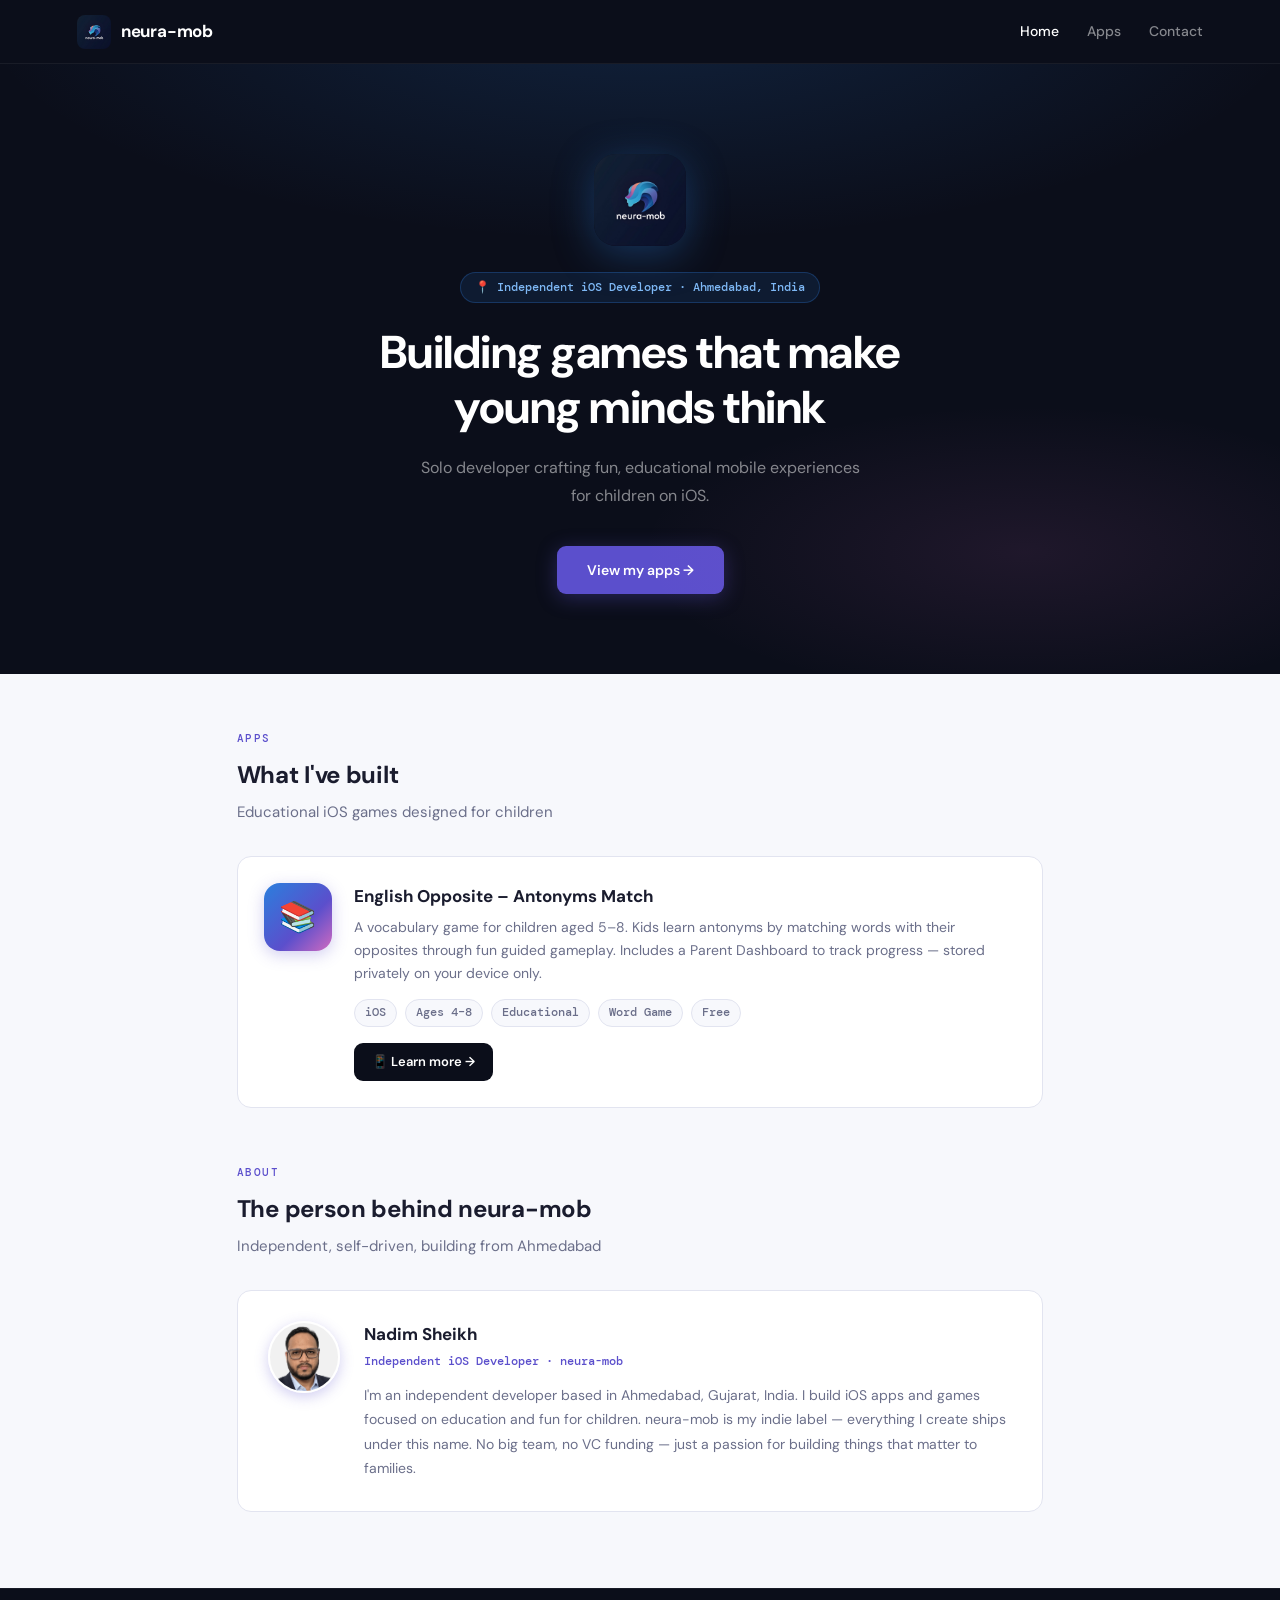
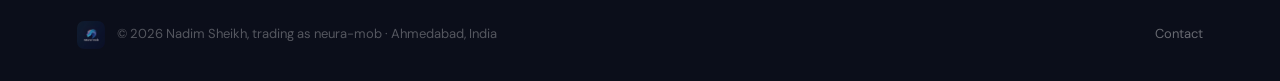
==== index.html @ 7cd86dc7 "my details updated" ====
<!DOCTYPE html>
<html lang="en">
<head>
<meta charset="UTF-8" />
<meta name="viewport" content="width=device-width, initial-scale=1.0" />
<title>neura-mob – Independent iOS Developer</title>
<meta name="description" content="neura-mob – Independent iOS apps and games by Nadim Sheikh, Ahmedabad, India." />
<link rel="icon" type="image/png" href="neura-mob-logo.png" />
<link rel="preconnect" href="https://fonts.googleapis.com">
<link href="https://fonts.googleapis.com/css2?family=DM+Sans:wght@400;500;600;700&family=DM+Mono:wght@400;500&display=swap" rel="stylesheet">
<link rel="stylesheet" href="style.css" />
<style>
  .hero {
    background: var(--navy);
    padding: 90px 6% 80px; text-align: center;
    position: relative; overflow: hidden;
  }
  .hero::before {
    content: ''; position: absolute; inset: 0;
    background:
      radial-gradient(ellipse 80% 60% at 50% -10%, rgba(43,127,221,0.18) 0%, transparent 65%),
      radial-gradient(ellipse 50% 40% at 80% 80%, rgba(208,106,192,0.10) 0%, transparent 60%);
    pointer-events: none;
  }
  .hero-logo {
    width: 92px; height: 92px; border-radius: 22px; object-fit: cover;
    margin: 0 auto 26px; display: block;
    box-shadow: 0 8px 40px rgba(43,127,221,0.35);
    position: relative; z-index: 1;
  }
  .hero-badge {
    display: inline-flex; align-items: center; gap: 6px;
    background: rgba(43,127,221,0.12); border: 1px solid rgba(43,127,221,0.28);
    color: #7EB8F5; font-size: 12px; font-weight: 500;
    padding: 5px 14px; border-radius: 20px; margin-bottom: 22px;
    font-family: var(--mono); position: relative; z-index: 1;
  }
  .hero h1 {
    color: #fff; font-size: clamp(28px, 5vw, 46px); font-weight: 700;
    margin-bottom: 18px; line-height: 1.2; letter-spacing: -0.5px;
    position: relative; z-index: 1;
  }
  .hero p {
    color: rgba(255,255,255,0.5); font-size: 16px;
    max-width: 460px; margin: 0 auto 36px; line-height: 1.75;
    position: relative; z-index: 1;
  }
  .app-card {
    background: var(--white); border: 1px solid var(--border);
    border-radius: var(--radius); padding: 26px;
    display: flex; gap: 22px; align-items: flex-start;
    transition: box-shadow 0.2s, transform 0.2s;
  }
  .app-card:hover { box-shadow: 0 6px 28px rgba(91,79,204,0.1); transform: translateY(-2px); }
  .app-icon {
    width: 68px; height: 68px; border-radius: 16px;
    background: var(--grad);
    display: flex; align-items: center; justify-content: center;
    flex-shrink: 0; font-size: 30px;
    box-shadow: 0 4px 16px rgba(91,79,204,0.28);
  }
  .app-info h3 { font-size: 17px; font-weight: 700; margin-bottom: 6px; }
  .app-info p { font-size: 14px; color: var(--text-muted); margin-bottom: 14px; line-height: 1.65; }
  .tags { display: flex; gap: 8px; flex-wrap: wrap; margin-bottom: 16px; }
  .tag { background: var(--bg); border: 1px solid var(--border); color: var(--text-muted); font-size: 12px; font-weight: 500; padding: 3px 10px; border-radius: 20px; font-family: var(--mono); }
  .app-link { display: inline-flex; align-items: center; gap: 6px; background: var(--navy); color: #fff; font-size: 13px; font-weight: 600; padding: 9px 18px; border-radius: var(--radius-sm); transition: background 0.15s; }
  .app-link:hover { background: var(--purple); }
  .about-card { background: var(--white); border: 1px solid var(--border); border-radius: var(--radius); padding: 30px; display: flex; gap: 24px; align-items: flex-start; }
  .avatar {
  width: 72px;
  height: 72px;
  border-radius: 50%;
  object-fit: cover;
  flex-shrink: 0;
  box-shadow: 0 4px 14px rgba(91,79,204,0.28);
  border: 2px solid rgba(255,255,255,0.9);
}
  .about-info h3 { font-size: 17px; font-weight: 700; margin-bottom: 3px; }
  .about-info .role { font-family: var(--mono); font-size: 12px; color: var(--purple); font-weight: 500; margin-bottom: 12px; }
  .about-info p { font-size: 14px; color: var(--text-muted); line-height: 1.75; }
  @media (max-width:600px) { .app-card { flex-direction:column; } .about-card { flex-direction:column; } }
</style>
</head>
<body>

<nav>
  <a href="index.html" class="nav-brand">
    <img src="neura-mob-logo.png" alt="neura-mob" class="nav-logo" />
    neura-mob
  </a>
  <div class="nav-links">
    <a href="index.html" class="active">Home</a>
    <a href="apps/english-match/index.html">Apps</a>
    <a href="contact.html">Contact</a>
  </div>
</nav>

<div class="hero">
  <img src="neura-mob-logo.png" alt="neura-mob" class="hero-logo" />
  <div class="hero-badge">📍 Independent iOS Developer · Ahmedabad, India</div>
  <h1>Building games that make<br>young minds think</h1>
  <p>Solo developer crafting fun, educational mobile experiences for children on iOS.</p>
  <a href="apps/english-match/index.html" class="btn-primary">View my apps →</a>
</div>

<div class="section">
  <div class="section-label">Apps</div>
  <div class="section-title">What I've built</div>
  <div class="section-sub">Educational iOS games designed for children</div>
  <a href="apps/english-match/index.html" class="app-card">
    <div class="app-icon">📚</div>
    <div class="app-info">
      <h3>English Opposite – Antonyms Match</h3>
      <p>A vocabulary game for children aged 5–8. Kids learn antonyms by matching words with their opposites through fun guided gameplay. Includes a Parent Dashboard to track progress — stored privately on your device only.</p>
      <div class="tags">
        <span class="tag">iOS</span>
        <span class="tag">Ages 4–8</span>
        <span class="tag">Educational</span>
        <span class="tag">Word Game</span>
        <span class="tag">Free</span>
      </div>
      <span class="app-link">📱 Learn more →</span>
    </div>
  </a>
</div>

<div class="section" style="padding-top:0;">
  <div class="section-label">About</div>
  <div class="section-title">The person behind neura-mob</div>
  <div class="section-sub">Independent, self-driven, building from Ahmedabad</div>
  <div class="about-card">
    <img src="my-photo.jpeg" alt="Nadim Sheikh" class="avatar" />
    <div class="about-info">
      <h3>Nadim Sheikh</h3>
      <div class="role">Independent iOS Developer · neura-mob</div>
      <p>I'm an independent developer based in Ahmedabad, Gujarat, India. I build iOS apps and games focused on education and fun for children. neura-mob is my indie label — everything I create ships under this name. No big team, no VC funding — just a passion for building things that matter to families.</p>
    </div>
  </div>
</div>

<footer>
  <div class="footer-left">
    <img src="neura-mob-logo.png" alt="neura-mob" class="footer-logo" />
    <span class="footer-copy">© 2026 Nadim Sheikh, trading as neura-mob · Ahmedabad, India</span>
  </div>
  <div class="footer-links">
    <a href="contact.html">Contact</a>
  </div>
</footer>

</body>
</html>
---- style.css ----
/* neura-mob.in — shared styles */
*, *::before, *::after { box-sizing: border-box; margin: 0; padding: 0; }
:root {
  --navy:   #0b0e1a;
  --navy2:  #111627;
  --blue:   #2B7FDD;
  --purple: #5B4FCC;
  --pink:   #D06AC0;
  --grad:   linear-gradient(135deg, #2B7FDD 0%, #5B4FCC 60%, #D06AC0 100%);
  --text:        #1a1c2e;
  --text-muted:  #6b6f8a;
  --border:      #e2e4f0;
  --bg:          #f7f8fc;
  --white:       #ffffff;
  --radius:      14px;
  --radius-sm:   9px;
  --font:  'DM Sans', -apple-system, sans-serif;
  --mono:  'DM Mono', monospace;
}
body { font-family: var(--font); background: var(--bg); color: var(--text); line-height: 1.6; }
a { color: inherit; text-decoration: none; }

/* ── NAV ── */
nav {
  background: var(--navy);
  padding: 0 6%;
  display: flex; align-items: center; justify-content: space-between;
  height: 64px;
  position: sticky; top: 0; z-index: 100;
  border-bottom: 1px solid rgba(255,255,255,0.06);
}
.nav-brand {
  display: flex; align-items: center; gap: 10px;
  color: #fff; font-size: 17px; font-weight: 700; letter-spacing: -0.2px;
}
.nav-logo {
  width: 34px; height: 34px; border-radius: 8px; object-fit: cover;
}
.nav-links { display: flex; gap: 28px; }
.nav-links a {
  color: rgba(255,255,255,0.5); font-size: 14px; font-weight: 500;
  transition: color 0.15s;
}
.nav-links a:hover, .nav-links a.active { color: #fff; }

/* ── FOOTER ── */
footer {
  background: var(--navy);
  padding: 32px 6%;
  display: flex; align-items: center; justify-content: space-between; flex-wrap: wrap; gap: 16px;
  border-top: 1px solid rgba(255,255,255,0.06);
  margin-top: 20px;
}
.footer-left { display: flex; align-items: center; gap: 12px; }
.footer-logo { width: 28px; height: 28px; border-radius: 7px; object-fit: cover; opacity: 0.85; }
.footer-copy { color: rgba(255,255,255,0.3); font-size: 13px; }
.footer-links { display: flex; gap: 22px; }
.footer-links a { color: rgba(255,255,255,0.38); font-size: 13px; transition: color 0.15s; }
.footer-links a:hover { color: rgba(255,255,255,0.75); }

/* ── BUTTONS ── */
.btn-primary {
  display: inline-block; background: var(--purple); color: #fff;
  padding: 13px 30px; border-radius: var(--radius-sm);
  font-size: 14px; font-weight: 600;
  transition: all 0.15s;
  box-shadow: 0 4px 20px rgba(91,79,204,0.35);
}
.btn-primary:hover { background: var(--blue); transform: translateY(-1px); box-shadow: 0 6px 24px rgba(43,127,221,0.4); }

/* ── SECTION HELPERS ── */
.section { padding: 56px 6%; max-width: 960px; margin: 0 auto; }
.section-label {
  font-family: var(--mono); font-size: 11px; font-weight: 500;
  letter-spacing: 1.5px; text-transform: uppercase; color: var(--purple); margin-bottom: 8px;
}
.section-title { font-size: 24px; font-weight: 700; letter-spacing: -0.3px; margin-bottom: 6px; }
.section-sub { font-size: 15px; color: var(--text-muted); margin-bottom: 32px; }

/* ── CALLOUT BOXES ── */
.callout-green  { background:#F0FAF0; border:1px solid #B8E0C0; border-radius:var(--radius-sm); padding:16px 20px; margin:18px 0; }
.callout-green p { color:#1B5E20; margin:0; font-size:14px; line-height:1.7; }
.callout-orange { background:#FFF8ED; border:1px solid #FDD99A; border-radius:var(--radius-sm); padding:16px 20px; margin:18px 0; }
.callout-orange p { color:#7A4100; margin:0; font-size:14px; line-height:1.7; }
.callout-blue   { background:#EEF4FF; border:1px solid #BFCFFF; border-radius:var(--radius-sm); padding:16px 20px; margin:18px 0; }
.callout-blue p { color:#1A3A8A; margin:0; font-size:14px; line-height:1.7; }
.callout-purple { background:#EEEDFE; border:1px solid #CECBF6; border-radius:var(--radius-sm); padding:16px 20px; margin:18px 0; }
.callout-purple p { color:#3C3489; margin:0; font-size:14px; line-height:1.7; }

/* ── CONTACT CARD ── */
.contact-card { background:var(--white); border:1px solid var(--border); border-radius:var(--radius); padding:26px; margin-top:18px; }
.contact-row { display:flex; gap:12px; margin-bottom:10px; font-size:14px; }
.contact-row:last-child { margin-bottom:0; }
.contact-row .lbl { font-weight:700; color:var(--text); min-width:90px; flex-shrink:0; font-family:var(--mono); font-size:12px; padding-top:2px; }
.contact-row .val { color:var(--text-muted); }
.contact-row a { color:var(--purple); }

/* ── POLICY PAGES ── */
.page-hero { background:var(--white); border-bottom:1px solid var(--border); padding:48px 6%; }
.page-hero-inner { max-width:760px; margin:0 auto; }
.breadcrumb { font-size:13px; color:var(--text-muted); margin-bottom:16px; font-family:var(--mono); }
.breadcrumb a { color:var(--purple); }
.page-hero h1 { font-size:30px; font-weight:700; margin-bottom:10px; letter-spacing:-0.4px; }
.meta-row { display:flex; flex-wrap:wrap; gap:16px; font-size:13px; color:var(--text-muted); font-family:var(--mono); }
.meta-row span strong { color:var(--text); }
.policy-body { max-width:760px; margin:0 auto; padding:52px 6%; }
.policy-body h2 { font-size:18px; font-weight:700; margin:44px 0 14px; padding-bottom:12px; border-bottom:1px solid var(--border); letter-spacing:-0.2px; }
.policy-body h3 { font-size:15px; font-weight:700; margin:22px 0 9px; }
.policy-body p { font-size:15px; color:var(--text-muted); line-height:1.85; margin-bottom:13px; }
.policy-body ul { margin:10px 0 14px 22px; }
.policy-body ul li { font-size:15px; color:var(--text-muted); line-height:1.85; padding:2px 0; }
.policy-body a { color:var(--purple); }
.policy-intro { background:#EEEDFE; border:1px solid #CECBF6; border-radius:var(--radius); padding:22px 26px; margin-bottom:44px; }
.policy-intro p { font-size:14px; color:#3C3489; line-height:1.8; }

@media (max-width:640px) {
  .nav-links { gap:16px; }
  .section { padding:44px 5%; }
}
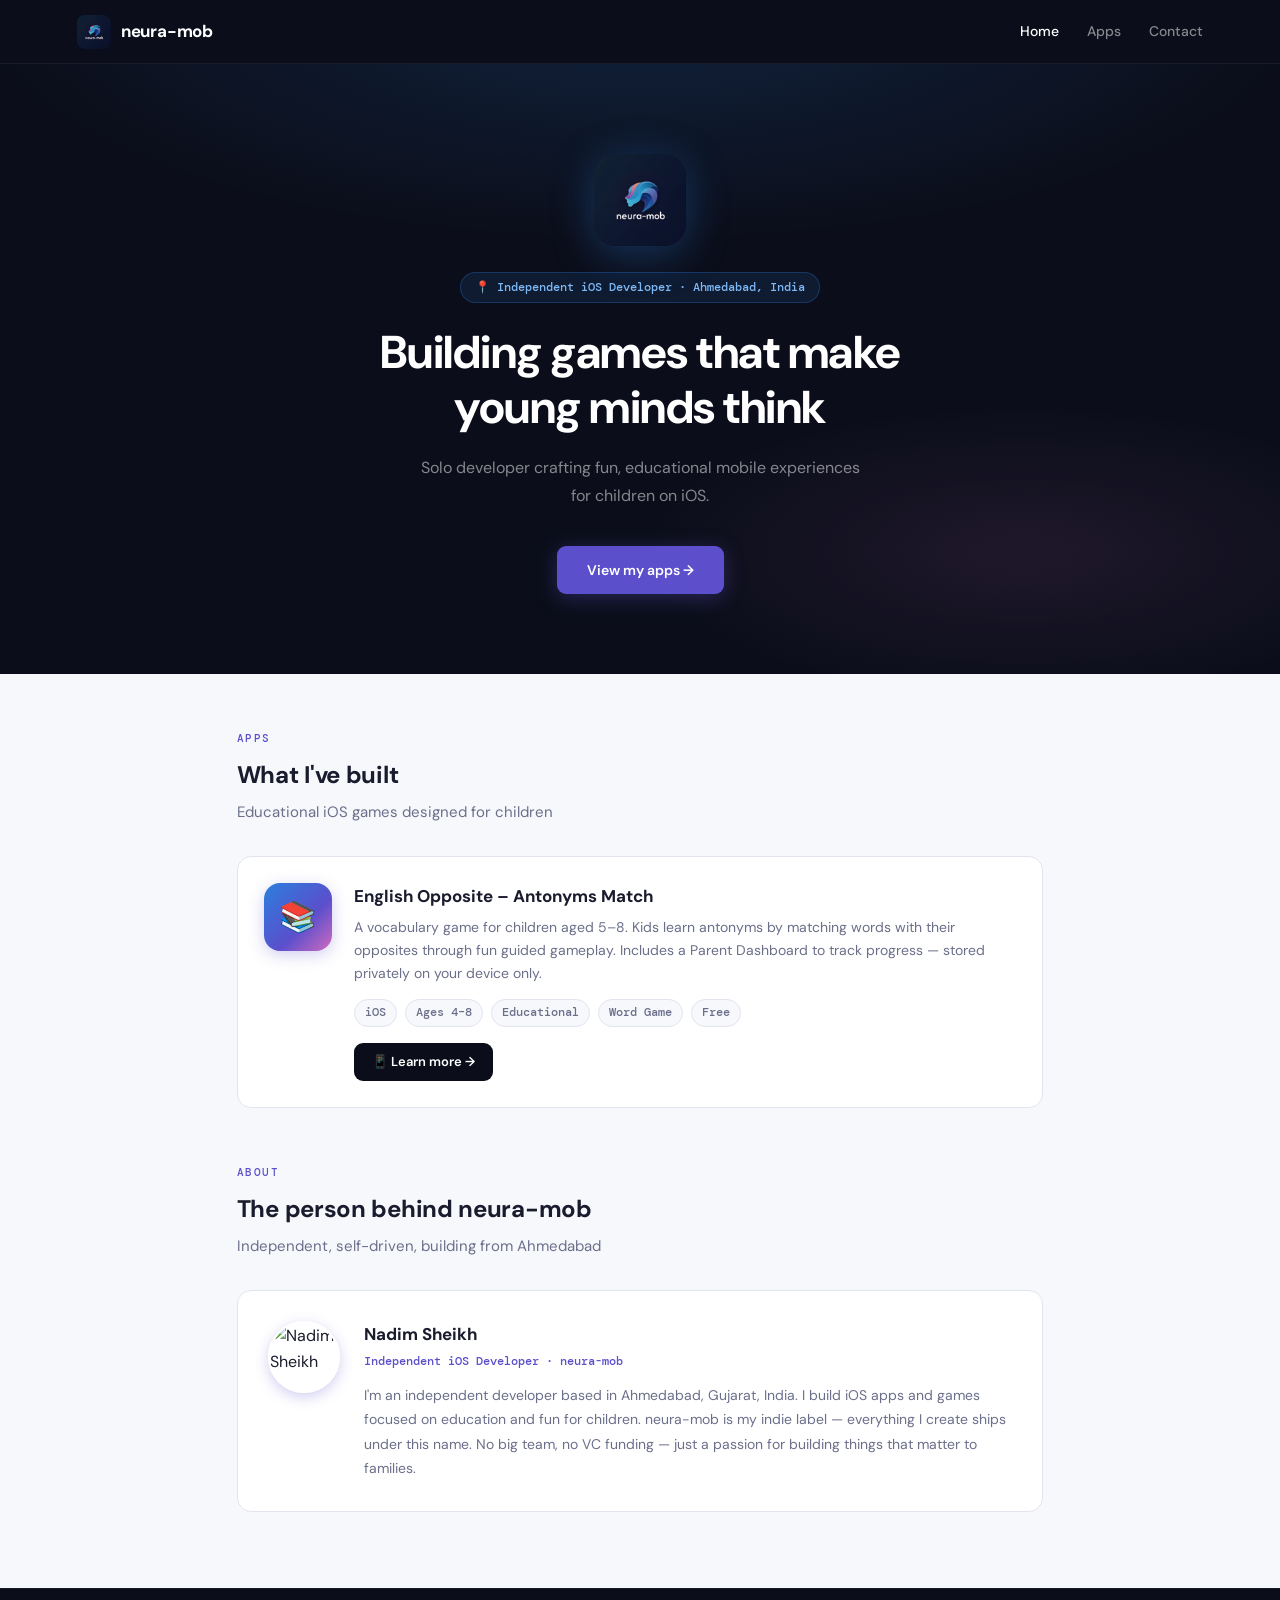
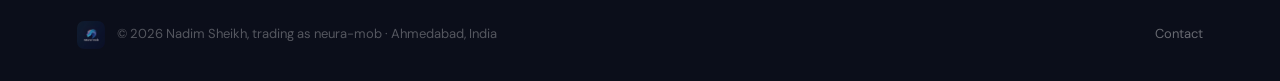
==== commit bf2d37af: "my details updated 3" ====
--- a/index.html
+++ b/index.html
@@ -70,7 +70,7 @@
   width: 72px;
   height: 72px;
   border-radius: 50%;
-  object-fit: cover;
+  overflow: hidden;
   flex-shrink: 0;
   box-shadow: 0 4px 14px rgba(91,79,204,0.28);
   border: 2px solid rgba(255,255,255,0.9);
--- a/style.css
+++ b/style.css
@@ -117,3 +117,22 @@
   .nav-links { gap:16px; }
   .section { padding:44px 5%; }
 }
+
+.avatar {
+  width: 72px;
+  height: 72px;
+  border-radius: 50%;
+  overflow: hidden;
+  flex-shrink: 0;
+  box-shadow: 0 4px 14px rgba(91,79,204,0.28);
+  border: 2px solid rgba(255,255,255,0.9);
+}
+
+.avatar img {
+  width: 100%;
+  height: 100%;
+  object-fit: cover;
+  display: block;
+  opacity: 1;
+  filter: none;
+}
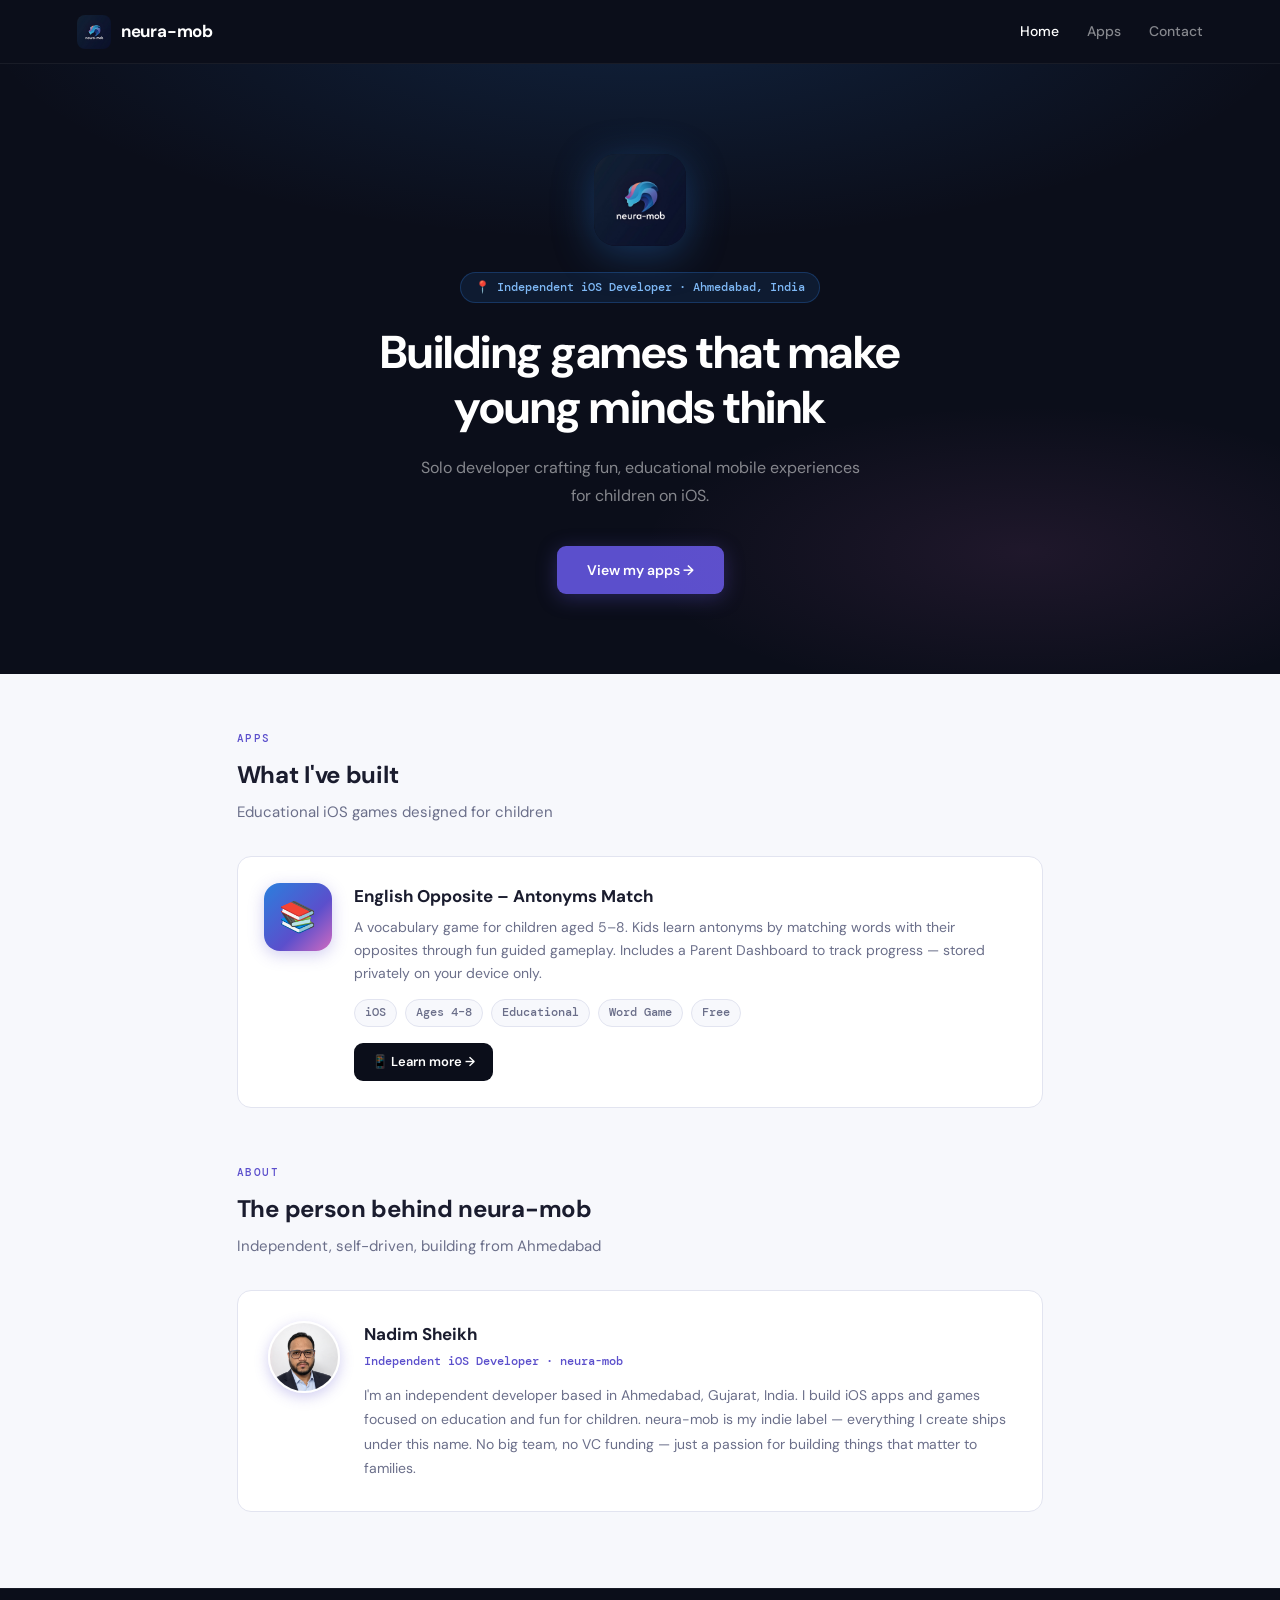
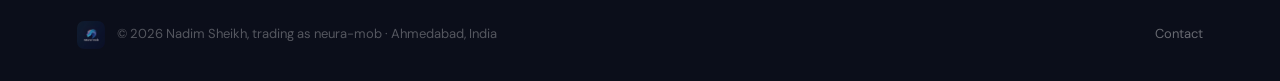
==== commit bfa0876d: "my details updated 5" ====
--- a/index.html
+++ b/index.html
@@ -129,7 +129,7 @@
   <div class="section-title">The person behind neura-mob</div>
   <div class="section-sub">Independent, self-driven, building from Ahmedabad</div>
   <div class="about-card">
-    <img src="my-photo.jpeg" alt="Nadim Sheikh" class="avatar" />
+    <img src="my-photo.jpg" alt="Nadim Sheikh" class="avatar" />
     <div class="about-info">
       <h3>Nadim Sheikh</h3>
       <div class="role">Independent iOS Developer · neura-mob</div>
--- a/style.css
+++ b/style.css
@@ -122,17 +122,10 @@
   width: 72px;
   height: 72px;
   border-radius: 50%;
+  object-fit: cover;
   overflow: hidden;
   flex-shrink: 0;
+  display: block;
   box-shadow: 0 4px 14px rgba(91,79,204,0.28);
   border: 2px solid rgba(255,255,255,0.9);
-}
-
-.avatar img {
-  width: 100%;
-  height: 100%;
-  object-fit: cover;
-  display: block;
-  opacity: 1;
-  filter: none;
 }
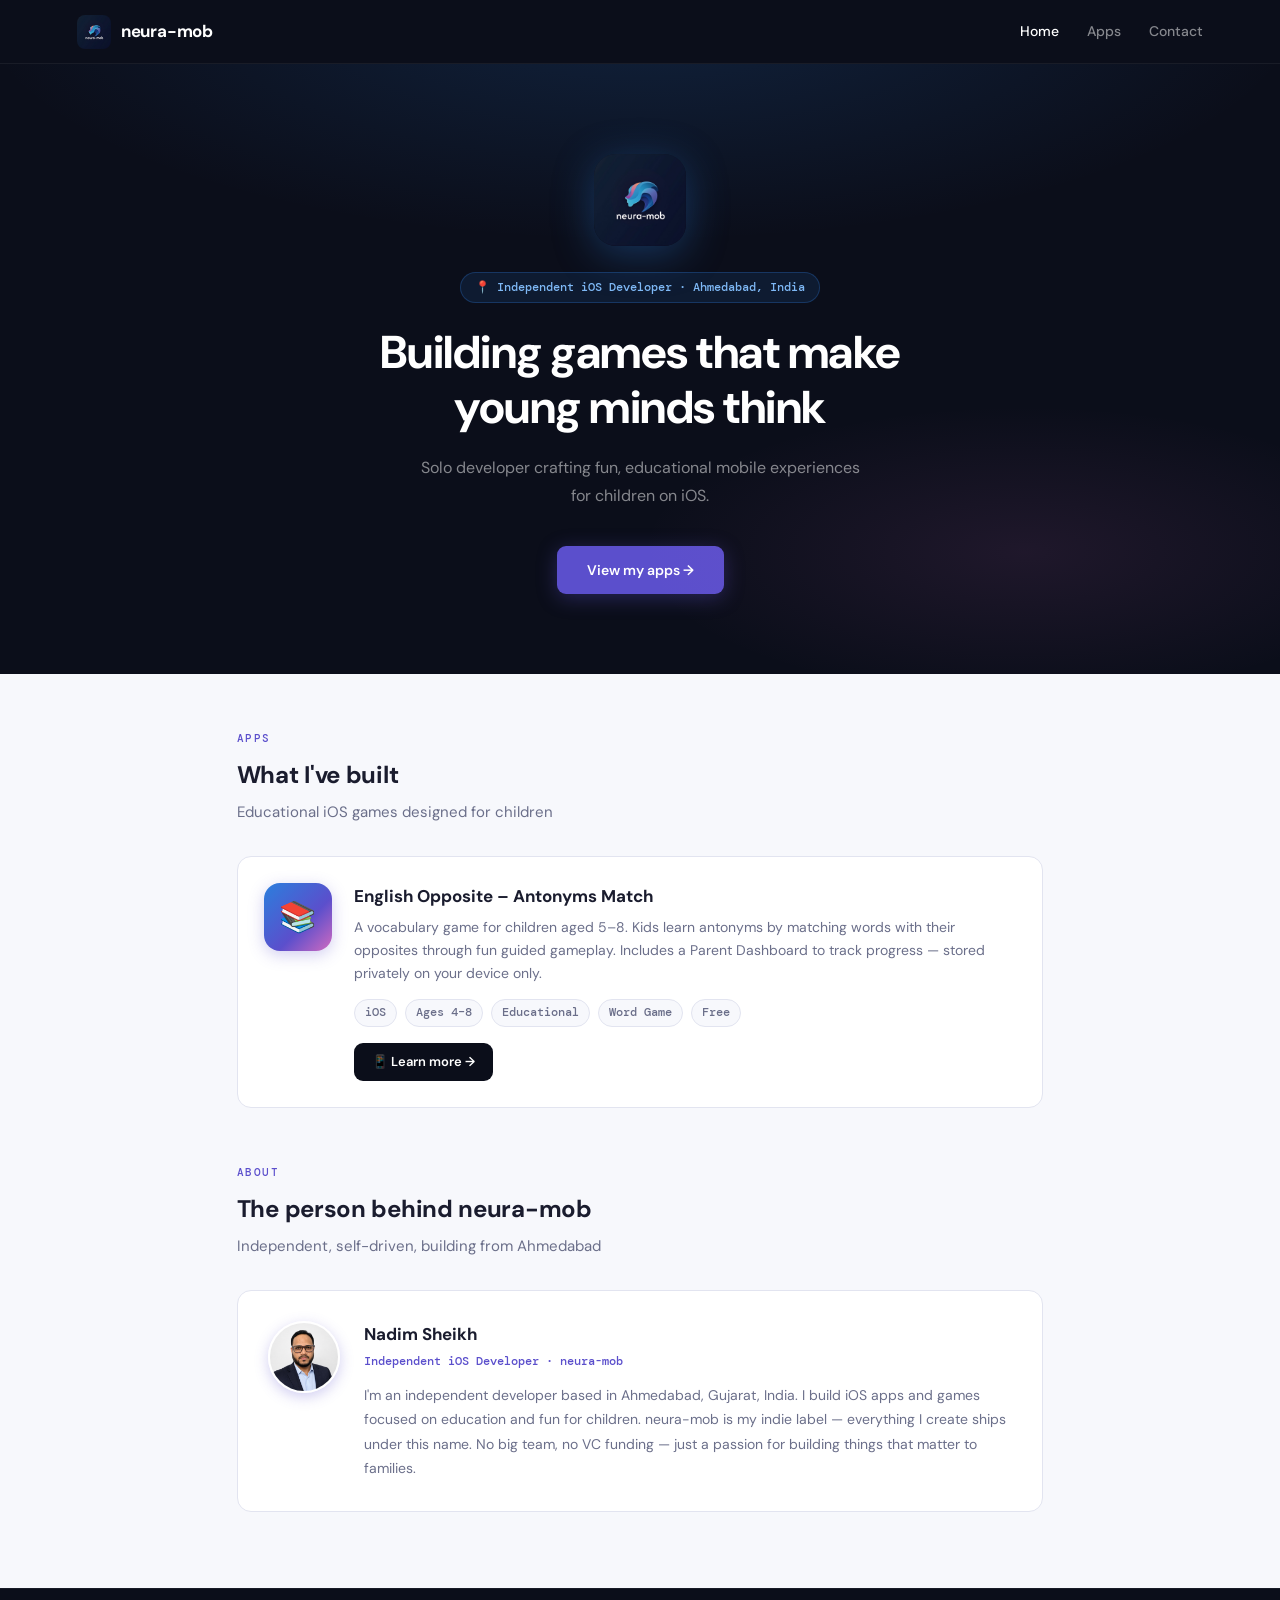
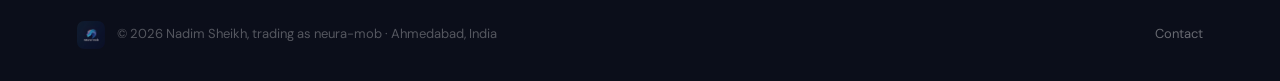
==== commit 948f7202: "my details updated 7" ====
--- a/index.html
+++ b/index.html
@@ -129,7 +129,7 @@
   <div class="section-title">The person behind neura-mob</div>
   <div class="section-sub">Independent, self-driven, building from Ahmedabad</div>
   <div class="about-card">
-    <img src="my-photo.jpg" alt="Nadim Sheikh" class="avatar" />
+    <img src="dev-photo.jpg" alt="Nadim Sheikh" class="avatar" />
     <div class="about-info">
       <h3>Nadim Sheikh</h3>
       <div class="role">Independent iOS Developer · neura-mob</div>
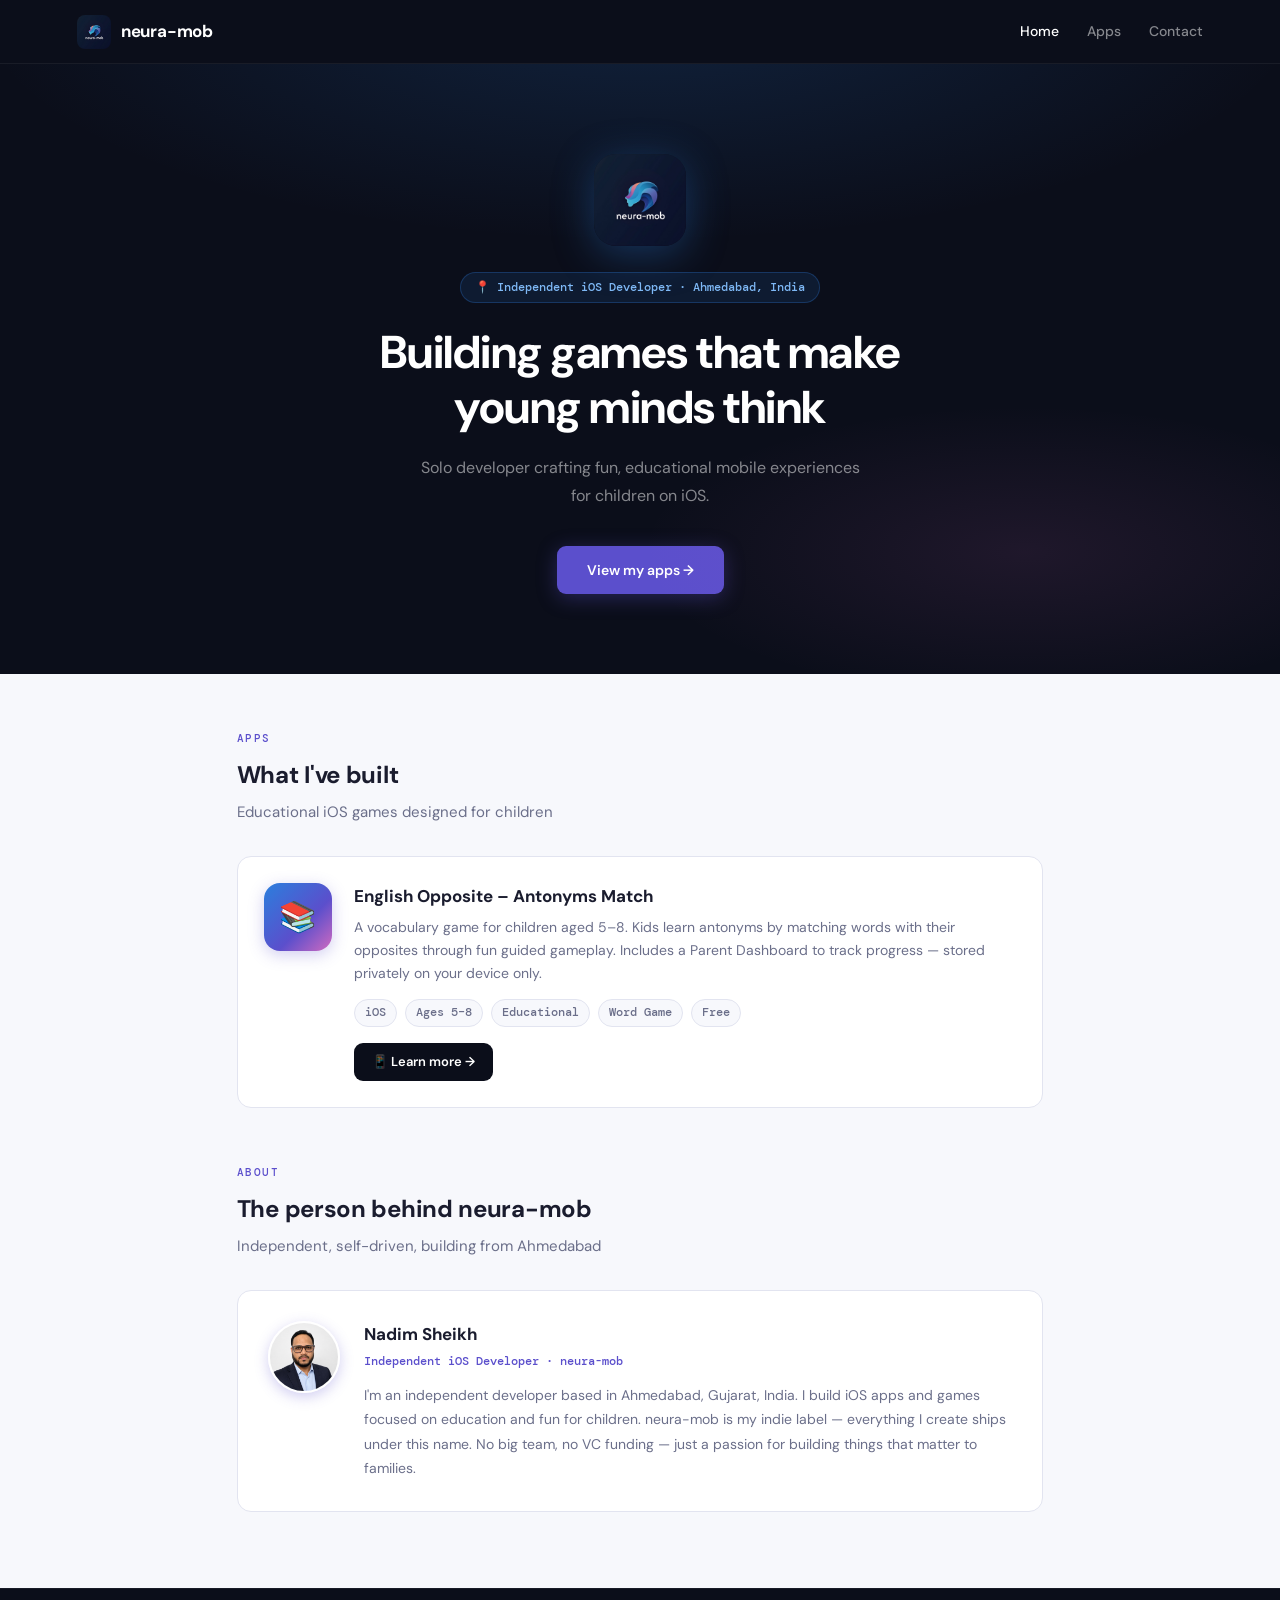
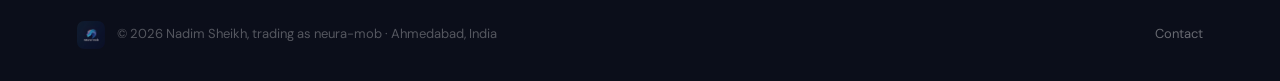
==== commit 0cda60f9: "updating user" ====
--- a/index.html
+++ b/index.html
@@ -114,7 +114,7 @@
       <p>A vocabulary game for children aged 5–8. Kids learn antonyms by matching words with their opposites through fun guided gameplay. Includes a Parent Dashboard to track progress — stored privately on your device only.</p>
       <div class="tags">
         <span class="tag">iOS</span>
-        <span class="tag">Ages 4–8</span>
+        <span class="tag">Ages 5–8</span>
         <span class="tag">Educational</span>
         <span class="tag">Word Game</span>
         <span class="tag">Free</span>
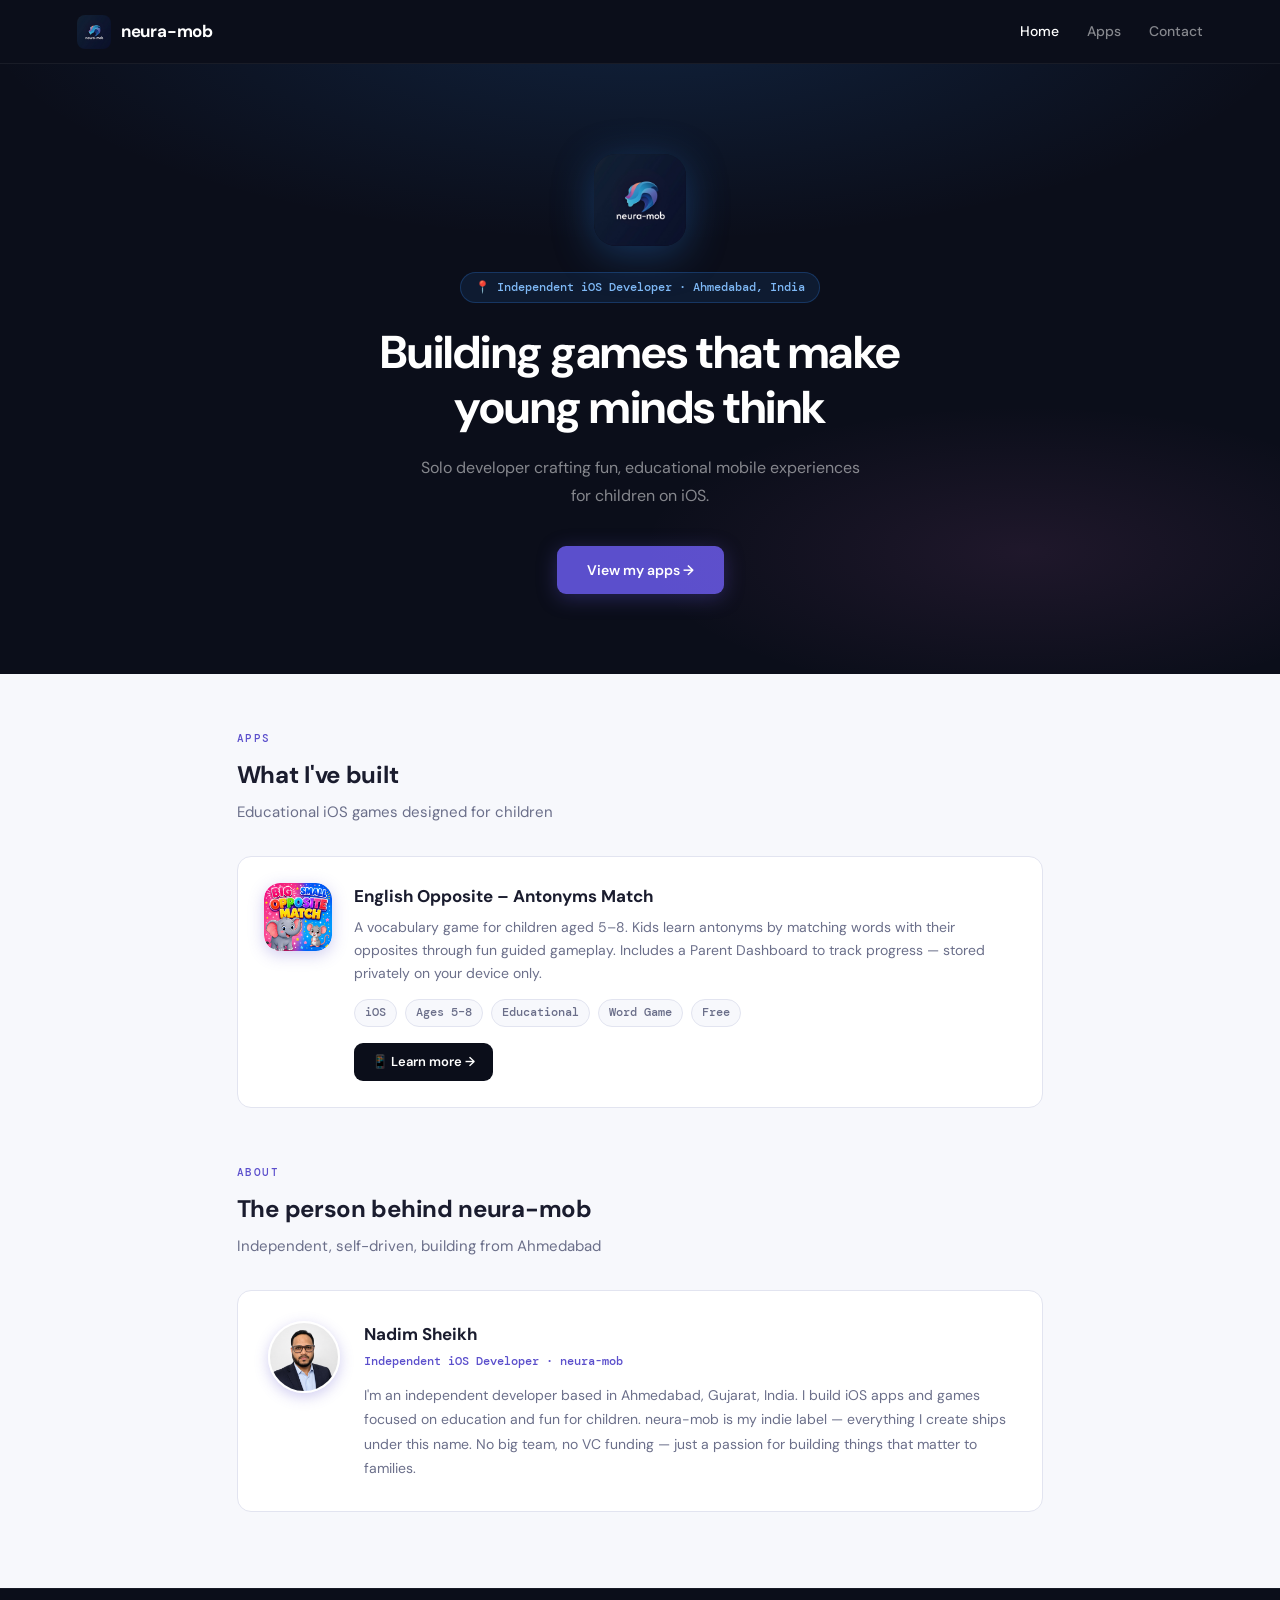
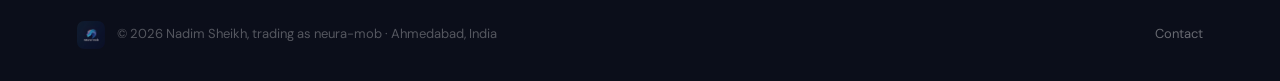
==== commit d907cfb7: "updating apps info : opposite match" ====
--- a/index.html
+++ b/index.html
@@ -53,12 +53,13 @@
   }
   .app-card:hover { box-shadow: 0 6px 28px rgba(91,79,204,0.1); transform: translateY(-2px); }
   .app-icon {
-    width: 68px; height: 68px; border-radius: 16px;
-    background: var(--grad);
-    display: flex; align-items: center; justify-content: center;
-    flex-shrink: 0; font-size: 30px;
-    box-shadow: 0 4px 16px rgba(91,79,204,0.28);
-  }
+  width: 68px;
+  height: 68px;
+  border-radius: 16px;
+  overflow: hidden;
+  flex-shrink: 0;
+  box-shadow: 0 4px 16px rgba(91,79,204,0.28);
+}
   .app-info h3 { font-size: 17px; font-weight: 700; margin-bottom: 6px; }
   .app-info p { font-size: 14px; color: var(--text-muted); margin-bottom: 14px; line-height: 1.65; }
   .tags { display: flex; gap: 8px; flex-wrap: wrap; margin-bottom: 16px; }
@@ -79,6 +80,12 @@
   .about-info .role { font-family: var(--mono); font-size: 12px; color: var(--purple); font-weight: 500; margin-bottom: 12px; }
   .about-info p { font-size: 14px; color: var(--text-muted); line-height: 1.75; }
   @media (max-width:600px) { .app-card { flex-direction:column; } .about-card { flex-direction:column; } }
+  .app-image {
+  width: 100%;
+  height: 100%;
+  object-fit: cover;
+  border-radius: 16px;
+}
 </style>
 </head>
 <body>
@@ -108,7 +115,10 @@
   <div class="section-title">What I've built</div>
   <div class="section-sub">Educational iOS games designed for children</div>
   <a href="apps/english-match/index.html" class="app-card">
-    <div class="app-icon">📚</div>
+    <div class="app-icon">
+  <img src="apps/english-match/newAppLogo.jpg" alt="English Opposite App" class="app-image" />
+</div>
+    
     <div class="app-info">
       <h3>English Opposite – Antonyms Match</h3>
       <p>A vocabulary game for children aged 5–8. Kids learn antonyms by matching words with their opposites through fun guided gameplay. Includes a Parent Dashboard to track progress — stored privately on your device only.</p>
